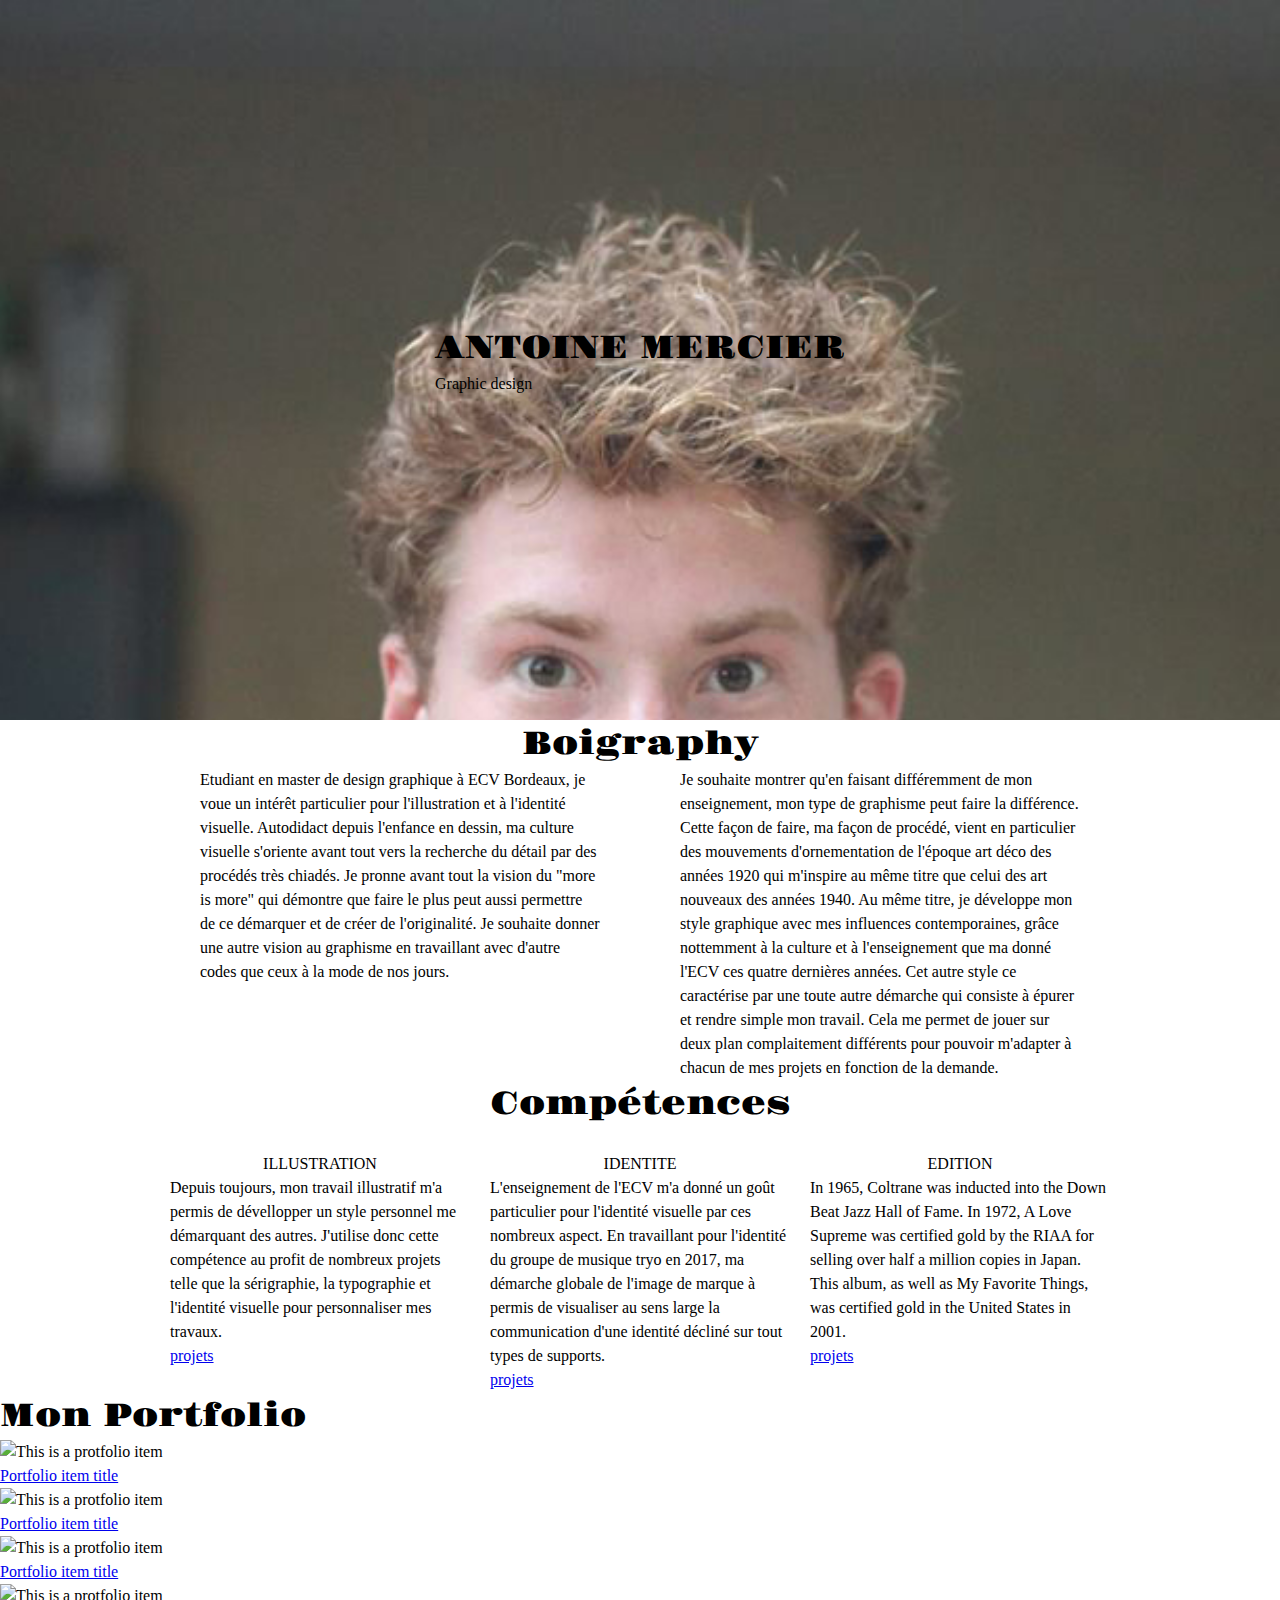
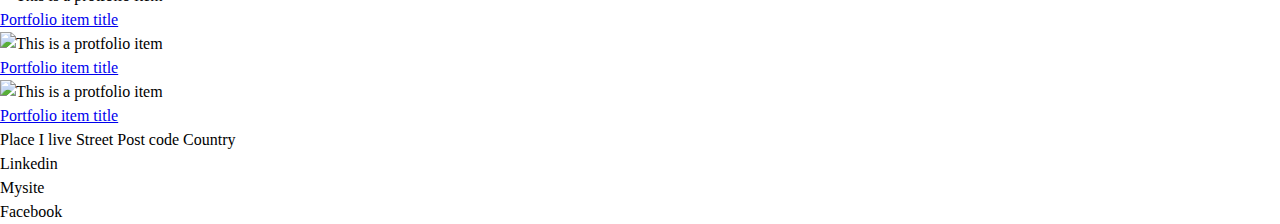
==== index.html @ 2a9be91c "cmmit1" ====
<!DOCTYPE html>
<html lang="en">
<head>
    <meta charset="utf-8">
    <title>Antoine Mercier</title>
    <link href="https://fonts.googleapis.com/css?family=Gravitas+One" rel="stylesheet">
    <link rel="stylesheet" href="css/reset.css">
    <link rel="stylesheet" href="css/styles.css">
  </head>

  <body>

    <header>
      <div class="header-content-block">
          <h1>ANTOINE MERCIER</h1>
          <p>Graphic design</p>
      </div>
    </header>

    <section id="bio">
      <h1>Boigraphy</h1>
      <div class="bio-content-block">
        <p>
        Etudiant en master de design graphique à ECV Bordeaux, je voue un intérêt particulier pour l'illustration et à l'identité visuelle.
        Autodidact depuis l'enfance en dessin, ma culture visuelle s'oriente avant tout vers la recherche du détail par des procédés très chiadés.
        Je pronne avant tout la vision du "more is more" qui démontre que faire le plus peut aussi permettre de ce démarquer et de créer de l'originalité.
        Je souhaite donner une autre vision au graphisme en travaillant avec d'autre codes que ceux à la mode de nos jours.
        </p>
        <p>Je souhaite montrer qu'en faisant différemment de mon enseignement, mon type de graphisme peut faire la différence.
        Cette façon de faire, ma façon de procédé, vient en particulier des mouvements d'ornementation de l'époque art déco des années 1920 qui m'inspire au même titre que celui des art nouveaux des années 1940.
        Au même titre, je développe mon style graphique avec mes influences contemporaines, grâce nottemment à la culture et à l'enseignement que ma donné l'ECV ces quatre dernières années.
        Cet autre style ce caractérise par une toute autre démarche qui consiste à épurer et rendre simple mon travail.
        Cela me permet de jouer sur deux plan complaitement différents pour pouvoir m'adapter à chacun de mes projets en fonction de la demande.
        </p>
      </div>
    </section>

    <section id="comp">

      <h1>Compétences</h1>

      <div class="comp-section-content">
        <div class="comp-content">
          <img src="images/comp-320x320.png" alt="">
          <h2>ILLUSTRATION</h2>
          <p>Depuis toujours, mon travail illustratif m'a permis de dévellopper un style personnel me démarquant des autres. J'utilise donc cette compétence au profit de nombreux projets telle que la sérigraphie, la typographie et l'identité visuelle pour personnaliser mes travaux.  </p>
          <a href="#">projets</a>
        </div>
        <div class="comp-content">
          <img src="images/comp-320x320.png" alt="">
          <h2>IDENTITE</h2>
          <p>L'enseignement de l'ECV m'a donné un goût particulier pour l'identité visuelle par ces nombreux aspect. En travaillant pour l'identité du groupe de musique tryo en 2017, ma démarche globale de l'image de marque à permis de visualiser au sens large la communication d'une identité décliné sur tout types de supports. </p>

          <a href="#">projets</a>
        </div>
        <div class="comp-content">
          <img src="images/comp-320x320.png" alt="">
          <h2>EDITION</h2>
          <p>In 1965, Coltrane was inducted into the Down Beat Jazz Hall of Fame. In 1972, A Love Supreme was certified gold by the RIAA for selling over half a million copies in Japan. This album, as well as My Favorite Things, was certified gold in the United States in 2001.</p>
          <a href="#">projets</a>
        </div>
      </div>
    </section>

    <section id="portfolio">
      <h1>Mon Portfolio</h1>
      <div class="portfolio-content">
          <div class="portfolio-content-item">
            <img src="images/portfolio-640x320.png" alt="This is a protfolio item">
            <h2><a href="#">Portfolio item title</a></h2>
          </div>
          <div class="portfolio-content-item">
            <img src="images/portfolio-640x320.png" alt="This is a protfolio item">
            <h2><a href="#">Portfolio item title</a></h2>
          </div>
          <div class="portfolio-content-item">
            <img src="images/portfolio-640x320.png" alt="This is a protfolio item">
            <h2><a href="#">Portfolio item title</a></h2>
          </div>
          <div class="portfolio-content-item">
            <img src="images/portfolio-640x320.png" alt="This is a protfolio item">
            <h2><a href="#">Portfolio item title</a></h2>
          </div>
          <div class="portfolio-content-item">
            <img src="images/portfolio-640x320.png" alt="This is a protfolio item">
            <h2><a href="#">Portfolio item title</a></h2>
          </div>
          <div class="portfolio-content-item">
            <img src="images/portfolio-640x320.png" alt="This is a protfolio item">
            <h2><a href="#">Portfolio item title</a></h2>
          </div>
      </div>

    </section>

    <footer>
      <div class="address">
        <span>Place I live</span>
        <span>Street</span>
        <span>Post code</span>
        <span>Country</span>
      </div>

      <div class="social-links">
        <ul>
          <li>Linkedin</li>
          <li>Mysite</li>
          <li>Facebook</li>
        </ul>

      </div>

    </footer>



</body></html>
---- css/styles.css ----
header{
  min-height: 80vh;
    background-image: url("image/profil.jpg");
    background-attachment: fixed;
    background-repeat: no-repeat;
    background-position: top center;
    background-size: cover;
    display: flex;
    justify-content: center;
    align-items: center;
}


h1{
  font-family: 'Gravitas One', cursive;
  font-size: 2em;
}

h2{
  font-family: 'EB Garamond', serif;
  font-size: 1em;
}


body {
    background-color: #fff;
    font-family: 'EB Garamond', serif;;
    line-height: 1.5;
}

p{
  font-family: 'EB Garamond', serif;
}

#bio h1{
  text-align: center;
}

.bio-content-block {
  max-width: 960px;
  margin : 0 auto;
  display: flex;
  justify-content: space-around;
}

.bio-content-block p {
  max-width: 400px;
}

#comp h1{
  text-align: center;
}

.comp-section-content{
  max-width: 960px;
  margin : 0 auto;
  display: flex;
  justify-content: space-around;
}

.comp-section-content h2{
  text-align: center;
}

.comp-section-content p {
  max-width: 300px;

#portfolio h1 {
text-align: center;
}
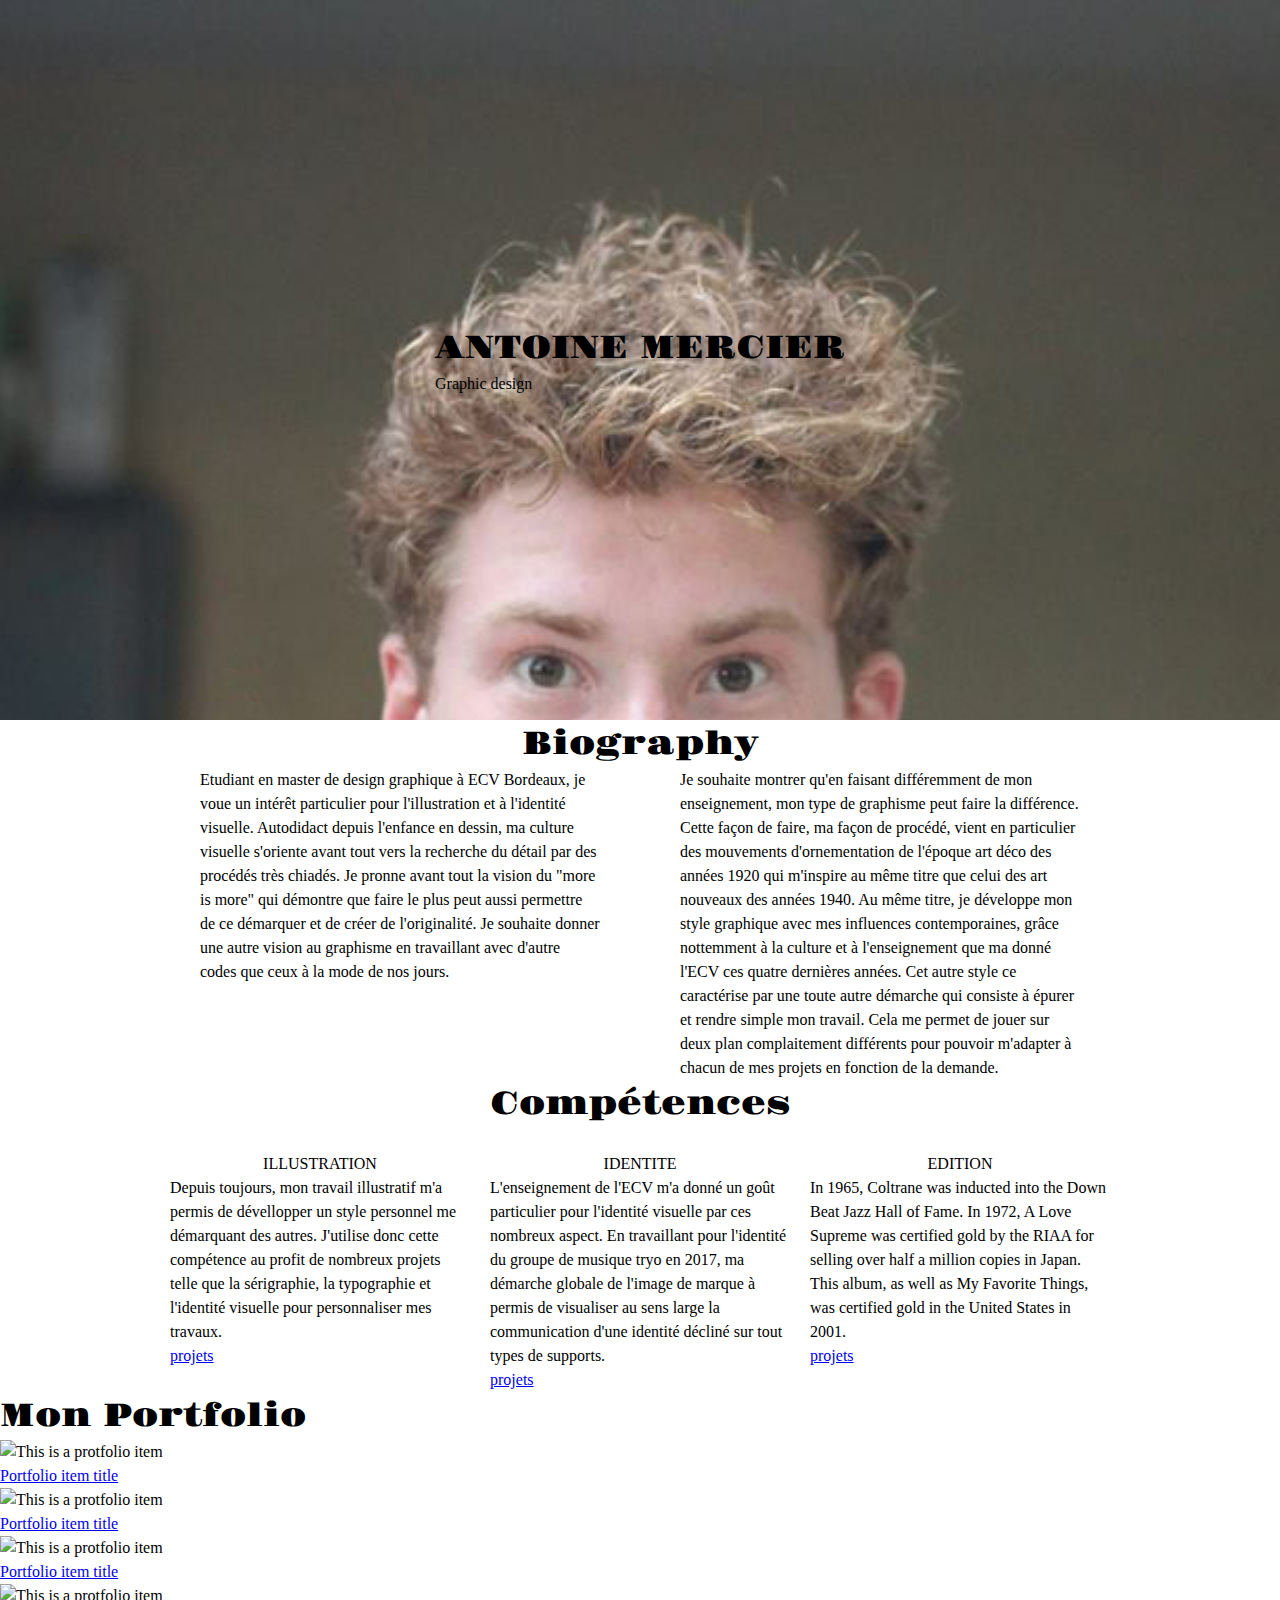
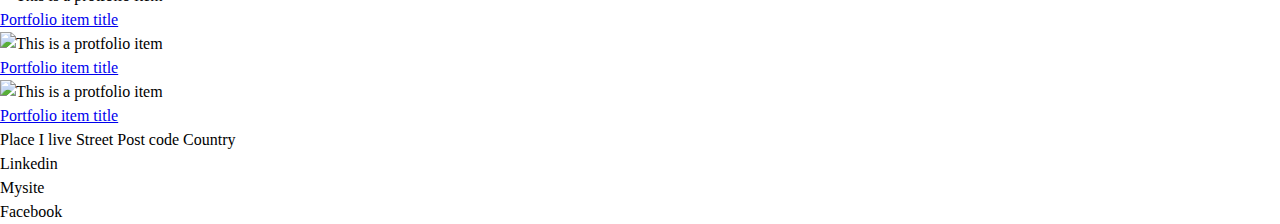
==== commit fe6fd581: "commit2" ====
--- a/index.html
+++ b/index.html
@@ -18,7 +18,7 @@
     </header>
 
     <section id="bio">
-      <h1>Boigraphy</h1>
+      <h1>Biography</h1>
       <div class="bio-content-block">
         <p>
         Etudiant en master de design graphique à ECV Bordeaux, je voue un intérêt particulier pour l'illustration et à l'identité visuelle.
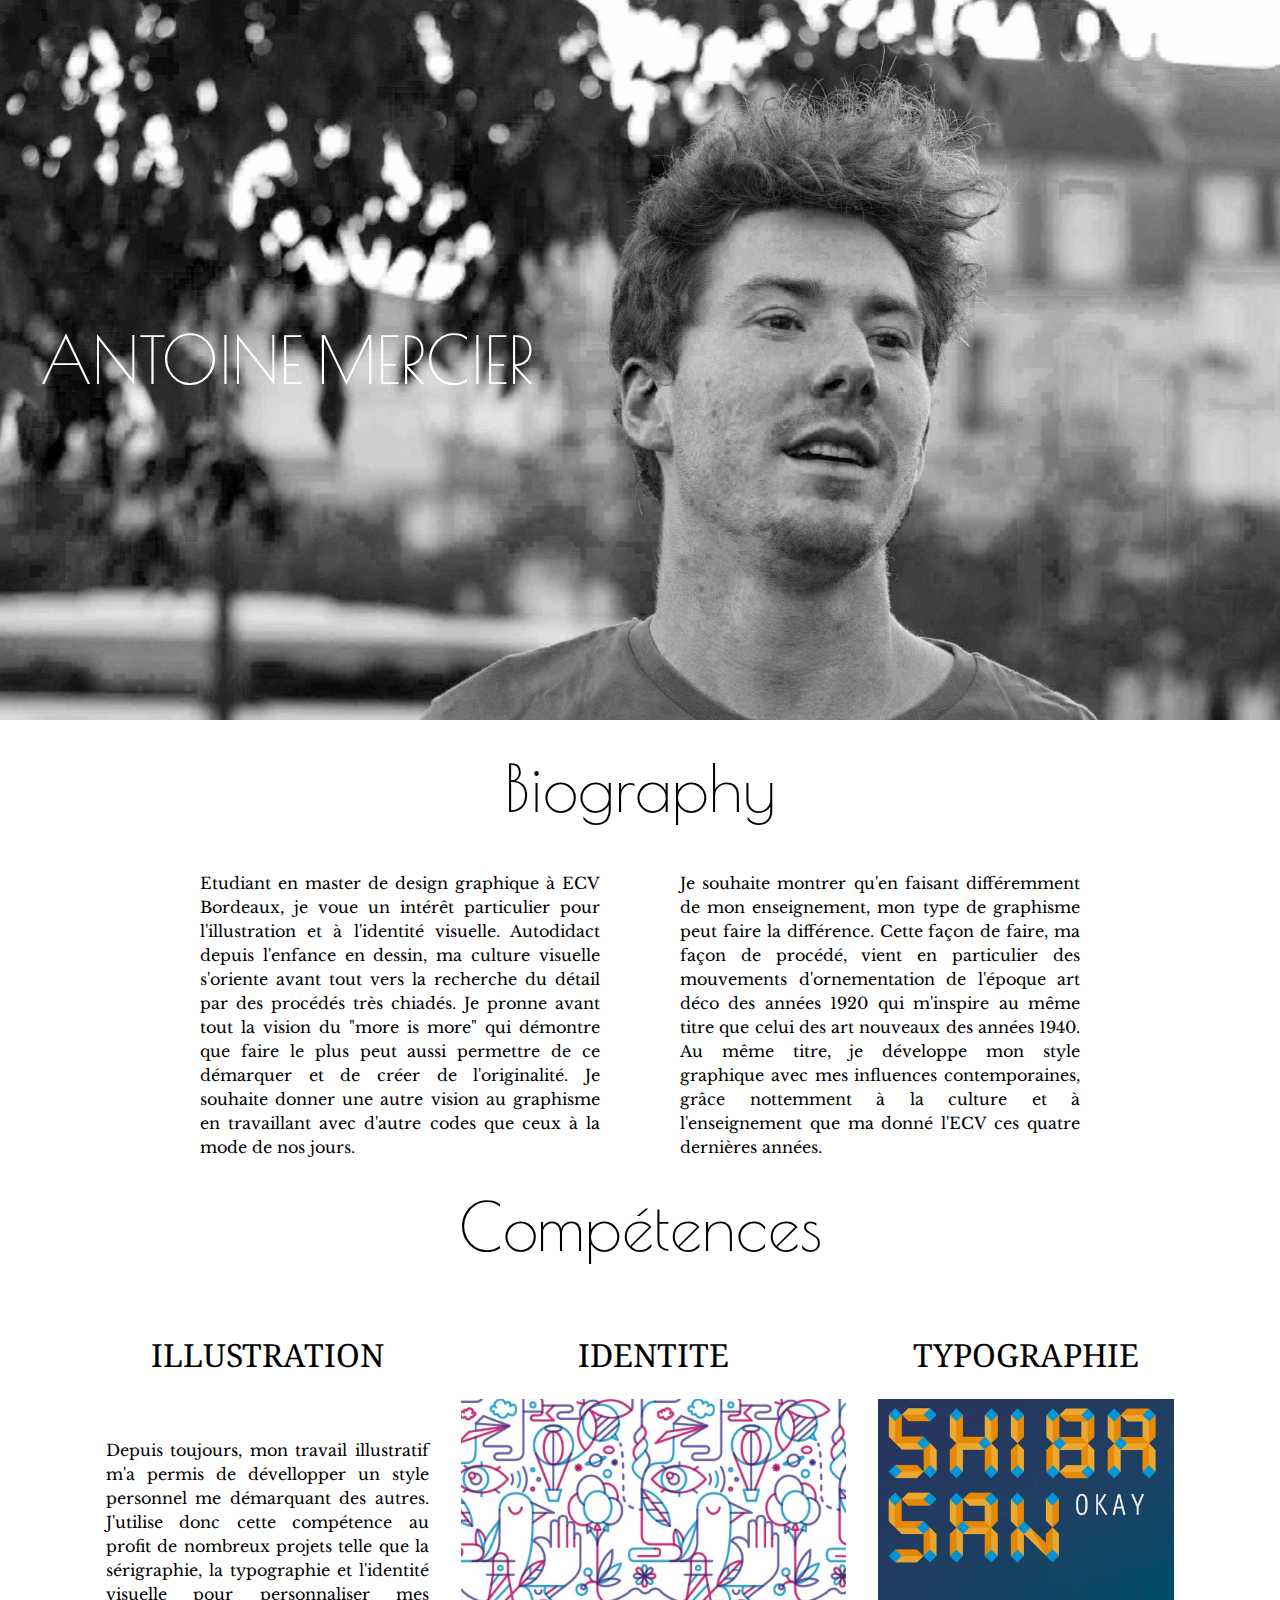
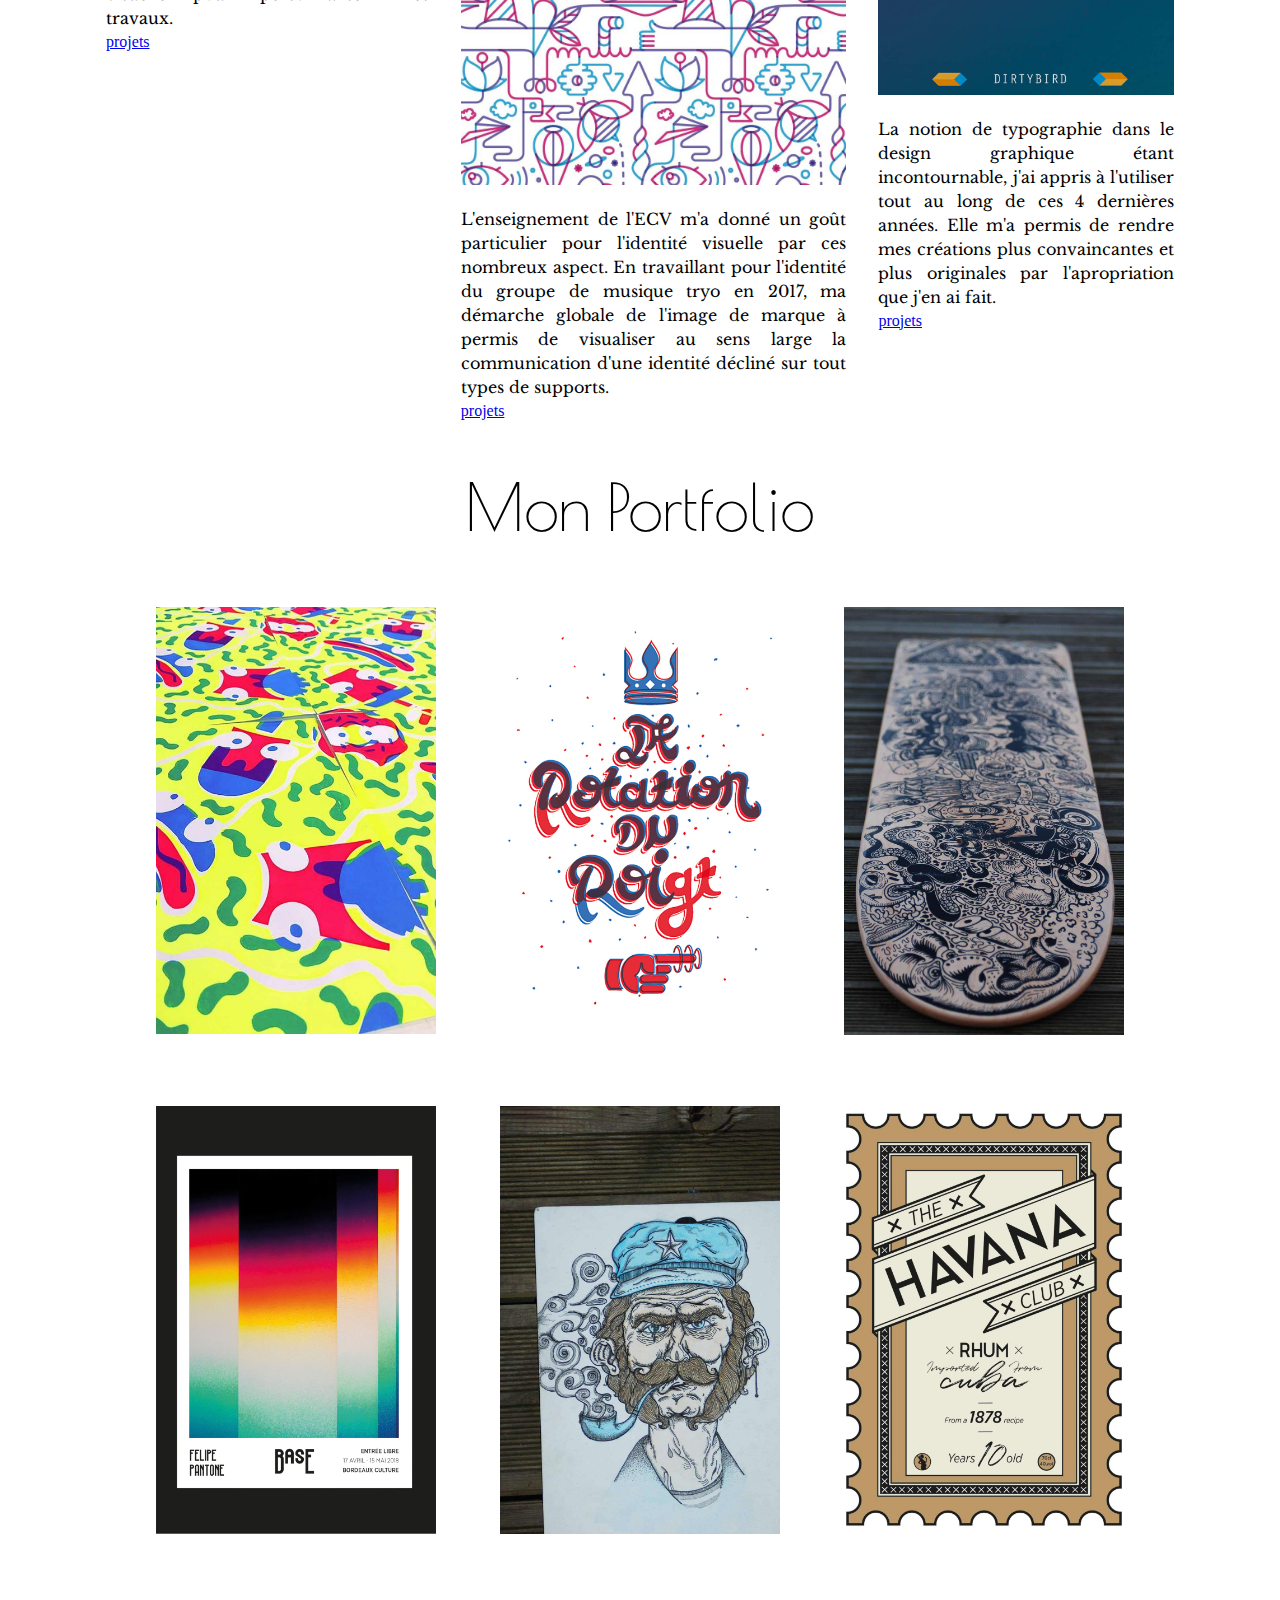
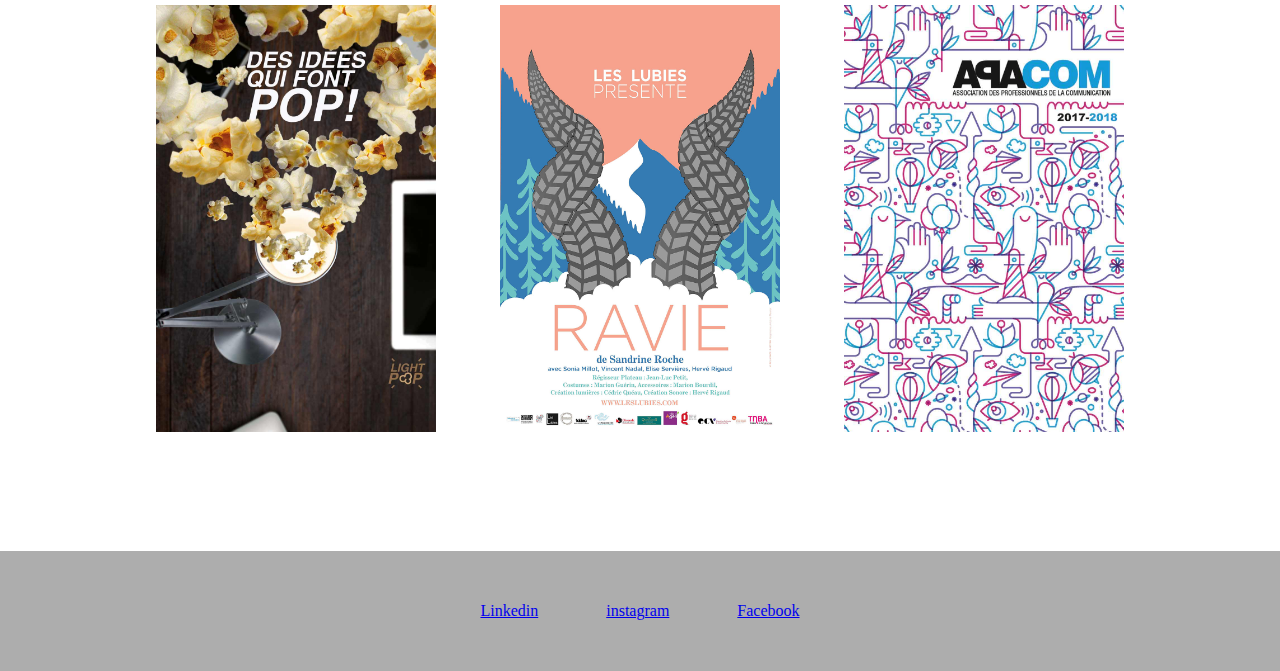
==== commit efcfa0c0: "Merge pull request #3 from manyvelle/master" ====
--- a/index.html
+++ b/index.html
@@ -1,24 +1,23 @@
 <!DOCTYPE html>
-<html lang="en">
+<html lang="fr">
 <head>
     <meta charset="utf-8">
     <title>Antoine Mercier</title>
-    <link href="https://fonts.googleapis.com/css?family=Gravitas+One" rel="stylesheet">
     <link rel="stylesheet" href="css/reset.css">
     <link rel="stylesheet" href="css/styles.css">
-  </head>
+    <link href="https://fonts.googleapis.com/css?family=Libre+Baskerville|Noto+Serif|Poiret+One" rel="stylesheet">
+
 
   <body>
 
     <header>
       <div class="header-content-block">
-          <h1>ANTOINE MERCIER</h1>
-          <p>Graphic design</p>
+          <h1>ANTOINE MERCIER </h1>
       </div>
     </header>
 
     <section id="bio">
-      <h1>Biography</h1>
+      <h2>Biography</h2>
       <div class="bio-content-block">
         <p>
         Etudiant en master de design graphique à ECV Bordeaux, je voue un intérêt particulier pour l'illustration et à l'identité visuelle.
@@ -29,87 +28,101 @@
         <p>Je souhaite montrer qu'en faisant différemment de mon enseignement, mon type de graphisme peut faire la différence.
         Cette façon de faire, ma façon de procédé, vient en particulier des mouvements d'ornementation de l'époque art déco des années 1920 qui m'inspire au même titre que celui des art nouveaux des années 1940.
         Au même titre, je développe mon style graphique avec mes influences contemporaines, grâce nottemment à la culture et à l'enseignement que ma donné l'ECV ces quatre dernières années.
-        Cet autre style ce caractérise par une toute autre démarche qui consiste à épurer et rendre simple mon travail.
-        Cela me permet de jouer sur deux plan complaitement différents pour pouvoir m'adapter à chacun de mes projets en fonction de la demande.
         </p>
       </div>
     </section>
 
     <section id="comp">
 
-      <h1>Compétences</h1>
+      <h2>Compétences</h2>
 
       <div class="comp-section-content">
-        <div class="comp-content">
-          <img src="images/comp-320x320.png" alt="">
-          <h2>ILLUSTRATION</h2>
+
+
+      <div class="comp-content">
+          <h3>ILLUSTRATION</h3>
+          <div class="image-container">
+              <a href="illustration.html"><img src="css/image/mandala.jpg" alt=""></a>
+      </div>
           <p>Depuis toujours, mon travail illustratif m'a permis de dévellopper un style personnel me démarquant des autres. J'utilise donc cette compétence au profit de nombreux projets telle que la sérigraphie, la typographie et l'identité visuelle pour personnaliser mes travaux.  </p>
-          <a href="#">projets</a>
-        </div>
-        <div class="comp-content">
-          <img src="images/comp-320x320.png" alt="">
-          <h2>IDENTITE</h2>
+          <a href="illustration.html">projets</a>
+      </div>
+
+      <div class="comp-content">
+          <h3>IDENTITE</h3>
+          <div class="image-container">
+            <a href="identite.html"><img src="css/image/identite.jpg" alt=""></a>
+      </div>
           <p>L'enseignement de l'ECV m'a donné un goût particulier pour l'identité visuelle par ces nombreux aspect. En travaillant pour l'identité du groupe de musique tryo en 2017, ma démarche globale de l'image de marque à permis de visualiser au sens large la communication d'une identité décliné sur tout types de supports. </p>
+          <a href="identite.html">projets</a>
+      </div>
 
-          <a href="#">projets</a>
-        </div>
-        <div class="comp-content">
-          <img src="images/comp-320x320.png" alt="">
-          <h2>EDITION</h2>
-          <p>In 1965, Coltrane was inducted into the Down Beat Jazz Hall of Fame. In 1972, A Love Supreme was certified gold by the RIAA for selling over half a million copies in Japan. This album, as well as My Favorite Things, was certified gold in the United States in 2001.</p>
-          <a href="#">projets</a>
-        </div>
+      <div class="comp-content">
+          <h3>TYPOGRAPHIE</h3>
+          <div class="image-container">
+            <a href="typographie.html"><img src="css/image/typo.jpg" alt=""></a>
+      </div>
+          <p>La notion de typographie dans le design graphique étant incontournable, j'ai appris à l'utiliser tout au long de ces 4 dernières années. Elle m'a permis de rendre mes créations plus convaincantes et plus originales par l'apropriation que j'en ai fait. </p>
+            <a href="typographie.html">projets</a>
+      </div>
+
       </div>
     </section>
 
+
+
+
     <section id="portfolio">
-      <h1>Mon Portfolio</h1>
+      <h2>Mon Portfolio</h2>
       <div class="portfolio-content">
           <div class="portfolio-content-item">
-            <img src="images/portfolio-640x320.png" alt="This is a protfolio item">
-            <h2><a href="#">Portfolio item title</a></h2>
+            <img src="css/image/b1.jpg" alt="This is a protfolio item">
+
           </div>
           <div class="portfolio-content-item">
-            <img src="images/portfolio-640x320.png" alt="This is a protfolio item">
-            <h2><a href="#">Portfolio item title</a></h2>
+            <img src="css/image/b2.jpg" alt="This is a protfolio item">
+
           </div>
           <div class="portfolio-content-item">
-            <img src="images/portfolio-640x320.png" alt="This is a protfolio item">
-            <h2><a href="#">Portfolio item title</a></h2>
+            <img src="css/image/b3.jpg" alt="This is a protfolio item">
+
           </div>
           <div class="portfolio-content-item">
-            <img src="images/portfolio-640x320.png" alt="This is a protfolio item">
-            <h2><a href="#">Portfolio item title</a></h2>
+            <img src="css/image/b4.jpg" alt="This is a protfolio item">
+
           </div>
           <div class="portfolio-content-item">
-            <img src="images/portfolio-640x320.png" alt="This is a protfolio item">
-            <h2><a href="#">Portfolio item title</a></h2>
+            <img src="css/image/b5.jpg" alt="This is a protfolio item">
+
           </div>
           <div class="portfolio-content-item">
-            <img src="images/portfolio-640x320.png" alt="This is a protfolio item">
-            <h2><a href="#">Portfolio item title</a></h2>
+            <img src="css/image/b6.jpg" alt="This is a protfolio item">
+
           </div>
+          <div class="portfolio-content-item">
+            <img src="css/image/b7.jpg" alt="This is a protfolio item">
+
+          </div>
+          <div class="portfolio-content-item">
+            <img src="css/image/b8.jpg" alt="This is a protfolio item">
+
+          </div>
+          <div class="portfolio-content-item">
+            <img src="css/image/b9.jpg" alt="This is a protfolio item">
+          </div>
+
       </div>
 
     </section>
 
     <footer>
-      <div class="address">
-        <span>Place I live</span>
-        <span>Street</span>
-        <span>Post code</span>
-        <span>Country</span>
+      <div>
+        <ul class="social-links">
+          <li><a href="http://www.linkedin.com">Linkedin</a></li>
+          <li><a href="http://www.instagram.com">instagram</a></li>
+          <li><a href="http://www.facebook.com">Facebook</a></li>
+        </ul>
       </div>
-
-      <div class="social-links">
-        <ul>
-          <li>Linkedin</li>
-          <li>Mysite</li>
-          <li>Facebook</li>
-        </ul>
-
-      </div>
-
     </footer>
 
 
--- a/css/styles.css
+++ b/css/styles.css
@@ -1,26 +1,62 @@
 header{
   min-height: 80vh;
-    background-image: url("image/profil.jpg");
+    background-image: url("image/moimeme.jpg");
     background-attachment: fixed;
     background-repeat: no-repeat;
     background-position: top center;
     background-size: cover;
     display: flex;
-    justify-content: center;
+    justify-content: left;
     align-items: center;
+    padding-left: 40px;
 }
 
+.page02 header {
+    background-image: url("image/typo.jpg");
+}
+
+.page03 header {
+    background-image: url("image/mandala.jpg");
+}
+
+.page04 header {
+    background-image: url("image/identite.jpg");
+}
 
 h1{
-  font-family: 'Gravitas One', cursive;
-  font-size: 2em;
+  font-family: 'Poiret One', cursive;
+  font-size: 4em;
+  padding-top:20px;
+  padding-bottom: 20px;
+  color: #ffffff;
 }
 
 h2{
-  font-family: 'EB Garamond', serif;
-  font-size: 1em;
+  font-family: 'Poiret One', cursive;
+  font-size: 4em;
+  padding-top:20px;
+  padding-bottom: 20px;
+  color: #000000;
+  text-align: center;
 }
 
+h4{
+  font-family: 'Poiret One', cursive;
+  font-size: 2em;
+  padding-top:20px;
+  padding-bottom: 20px;
+  color: #000000;
+  text-align: center;
+}
+
+h3{
+  font-family: 'Noto Serif', serif;
+  padding-top:20px;
+  padding-bottom: 20px;
+  color: #000000;
+  text-align: center;
+  font-size: 2em;
+}
 
 body {
     background-color: #fff;
@@ -28,8 +64,21 @@
     line-height: 1.5;
 }
 
+h6{
+  font-family: 'Libre Baskerville', serif;
+  text-align: center;
+  margin: auto;
+  margin-left: 250px;
+  margin-right: 250px;
+  margin-top: 30px;
+  margin-bottom: 30px;
+}
+
+
 p{
-  font-family: 'EB Garamond', serif;
+  font-family: 'Libre Baskerville', serif;
+  text-align: justify;
+  padding-top: 15px
 }
 
 #bio h1{
@@ -51,20 +100,60 @@
   text-align: center;
 }
 
-.comp-section-content{
-  max-width: 960px;
-  margin : 0 auto;
+.image-container img{
+    width: 100%;
+}
+
+
+.comp-section-content {
   display: flex;
-  justify-content: space-around;
+  padding-left: 90px;
+  padding-right: 90px;
+}
+
+.comp-content {
+    max-width: 580px;
+    padding : 1em;
+    flex-wrap: wrap;
 }
 
 .comp-section-content h2{
   text-align: center;
 }
 
-.comp-section-content p {
-  max-width: 300px;
+.portfolio-content{
+  display:flex;
+  flex-wrap: wrap;
+  justify-content: center;
+  padding-left: 50px;
+  padding-right: 50px;
+}
 
-#portfolio h1 {
-text-align: center;
+.portfolio-content-item img{
+  width: 280px;
+  padding: 2em;
 }
+
+.illustration{
+  text-align: center;
+}
+
+.illustration-item img{
+  width: 180px;
+  padding: 1em;
+}
+
+footer{
+  list-style-type: none;
+  display:flex;
+  flex-wrap: wrap;
+  justify-content: center;
+  margin-top: 5em;
+  background-color: #ADADAD;
+  padding: 3em;
+}
+
+.social-links li{
+  display: inline;
+  padding: 2em;
+}
